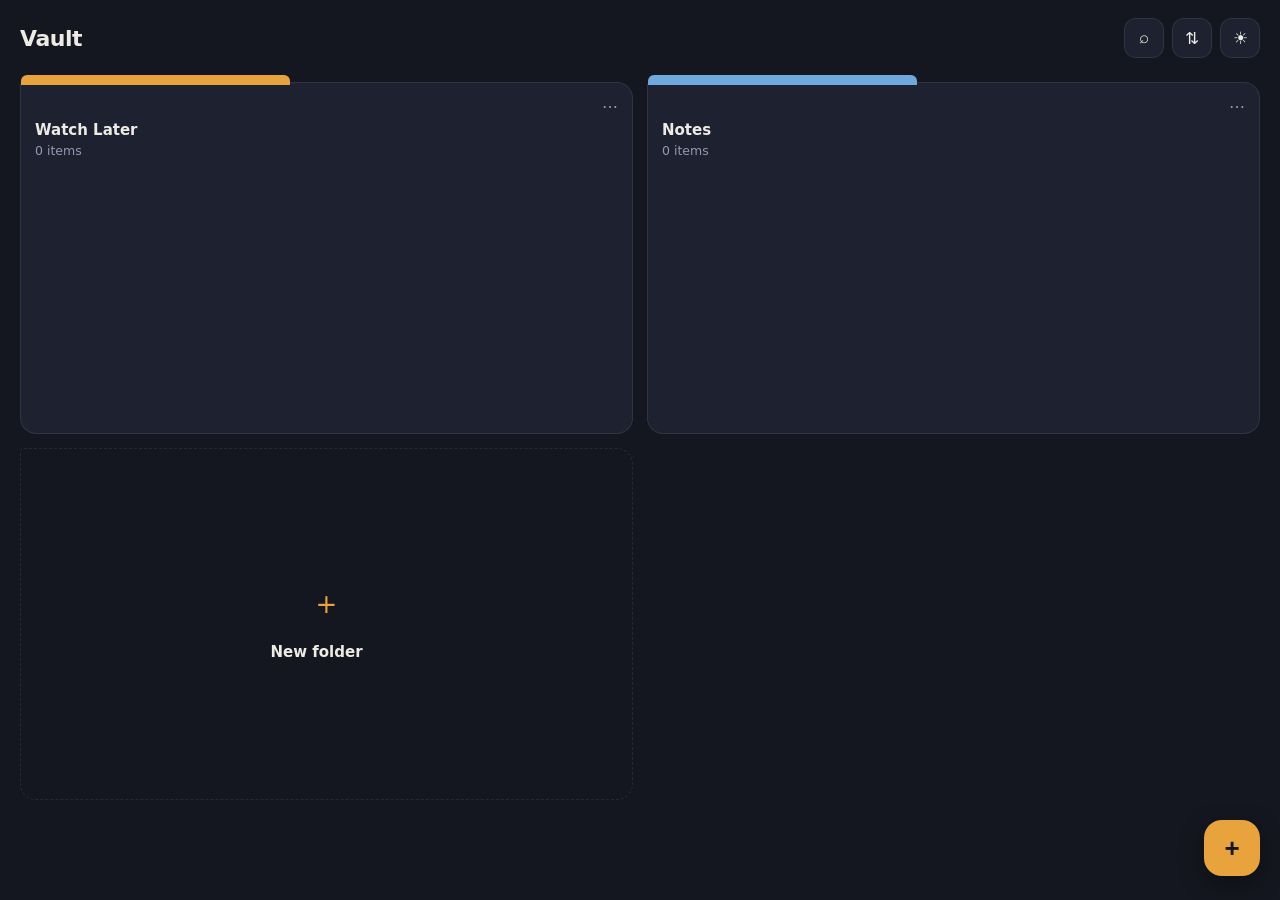
==== index.html @ fdff5981 "Add files via upload" ====
<!DOCTYPE html>
<html lang="en" data-theme="dark">
<head>
<meta charset="UTF-8">
<meta name="viewport" content="width=device-width, initial-scale=1, maximum-scale=1, viewport-fit=cover">
<title>Vault</title>
<link rel="manifest" href="manifest.json">
<meta name="theme-color" content="#14171F">
<link rel="apple-touch-icon" href="icons/icon-192.png">
<link rel="icon" href="icons/icon-192.png">
<link rel="stylesheet" href="styles.css">
</head>
<body>
<div id="app">

  <!-- HOME -->
  <div class="screen active" id="screen-home">
    <div class="topbar">
      <h1>Vault</h1>
      <div style="display:flex; gap:8px;">
        <button class="icon-btn" id="searchOpen" title="Search">⌕</button>
        <button class="icon-btn" id="syncOpen" title="Sync">⇅</button>
        <button class="icon-btn" id="themeToggle" title="Theme">☀</button>
      </div>
    </div>
    <div id="folderGrid"></div>
    <button class="fab" id="fabAdd">+</button>
  </div>

  <!-- FEED -->
  <div class="screen" id="screen-feed">
    <div class="feed-header">
      <button class="icon-btn" id="backToHome">←</button>
      <h2 id="feedFolderName">Folder</h2>
      <span class="feed-progress" id="feedProgress"></span>
    </div>
    <div class="feed-viewport">
      <div class="feed-track" id="feedTrack"></div>
    </div>
    <button class="fab" id="feedFabAdd">+</button>
  </div>

</div>

<!-- ADD SHEET -->
<div class="sheet" id="addSheet">
  <div class="sheet-inner">
    <div class="sheet-header">
      <h3>Save to Vault</h3>
      <button class="icon-btn" id="closeAddSheet">✕</button>
    </div>

    <label class="field-label">Folder</label>
    <select id="addFolderSelect"></select>

    <div class="add-tabs">
      <button class="add-tab active" data-tab="link" id="addTab-link">Link</button>
      <button class="add-tab" data-tab="note" id="addTab-note">Note</button>
      <button class="add-tab" data-tab="file" id="addTab-file">Screenshot / File</button>
      <button class="add-tab" data-tab="voice" id="addTab-voice">Voice</button>
    </div>

    <div class="add-pane active" id="addPane-link">
      <label class="field-label">Paste a link (YouTube, Instagram, Facebook, or any webpage)</label>
      <input type="url" id="addUrl" placeholder="https://...">
      <button class="btn-primary" id="submitLink">Save link</button>
    </div>

    <div class="add-pane" id="addPane-note">
      <label class="field-label">Write a note</label>
      <textarea id="addNote" placeholder="Type something..."></textarea>
      <button class="btn-primary" id="submitNote">Save note</button>
    </div>

    <div class="add-pane" id="addPane-file">
      <label class="field-label">Choose screenshots, photos, audio recordings, PDFs, Excel, Word, or HTML files (multi-select supported)</label>
      <input type="file" id="addFileInput" accept="image/*,audio/*,.pdf,.doc,.docx,.xls,.xlsx,.html,.htm" multiple>
      <input type="file" id="addCameraInput" accept="image/*" capture="environment" style="display:none;">
      <button class="btn-ghost" id="takePhotoBtn" style="width:100%; margin-top:10px;">📷 Take a photo</button>
      <button class="btn-primary" id="submitFile">Save file</button>
    </div>

    <div class="add-pane" id="addPane-voice">
      <label class="field-label">Record a voice memo</label>
      <div class="voice-recorder">
        <button class="btn-ghost" id="voiceRecordBtn" type="button">🎤 Start recording</button>
        <span class="muted" id="voiceTimer">00:00</span>
      </div>
      <audio id="voicePreview" controls style="width:100%; margin-top:12px; display:none;"></audio>
      <button class="btn-primary" id="submitVoice" style="display:none;">Save voice memo</button>
    </div>
  </div>
</div>

<!-- FOLDER MENU SHEET -->
<div class="sheet" id="folderMenuSheet">
  <div class="sheet-inner">
    <div class="sheet-header">
      <h3 id="folderMenuTitle">Folder</h3>
      <button class="icon-btn" id="closeFolderMenu">✕</button>
    </div>
    <button class="btn-ghost menu-row" id="folderMenuRename">✎ Rename</button>
    <button class="btn-ghost menu-row btn-danger" id="folderMenuDelete">🗑 Delete folder</button>
  </div>
</div>

<!-- SYNC / BACKUP SHEET -->
<div class="sheet" id="syncSheet">
  <div class="sheet-inner">
    <div class="sheet-header">
      <h3>Backup &amp; Sync</h3>
      <button class="icon-btn" id="closeSync">✕</button>
    </div>
    <label class="field-label">Server URL</label>
    <input type="url" id="syncServerUrl" placeholder="https://your-vault-backend.example.com">
    <label class="field-label">API key</label>
    <input type="text" id="syncApiKey" placeholder="Your VAULT_API_KEY">
    <button class="btn-primary" id="syncSave">Save &amp; sync now</button>
    <p class="muted" id="syncStatus" style="margin-top:12px;"></p>
  </div>
</div>

<!-- SEARCH SHEET -->
<div class="sheet" id="searchSheet">
  <div class="sheet-inner">
    <div class="sheet-header">
      <h3>Search</h3>
      <button class="icon-btn" id="closeSearch">✕</button>
    </div>
    <input type="text" id="searchInput" placeholder="Search titles, notes, links...">
    <div id="searchResults" style="margin-top:14px;"></div>
  </div>
</div>

<script src="db.js"></script>
<script src="sync.js"></script>
<script src="app.js"></script>
</body>
</html>
---- styles.css ----
:root[data-theme="dark"] {
  --bg: #14171F;
  --surface: #1E2230;
  --surface-2: #262B3D;
  --text: #EDEBE3;
  --text-muted: #9199B0;
  --accent: #E8A33D;
  --border: rgba(255,255,255,0.08);
  --shadow: 0 8px 24px rgba(0,0,0,0.35);
}
:root[data-theme="light"] {
  --bg: #F7F5F0;
  --surface: #FFFFFF;
  --surface-2: #F0EDE4;
  --text: #1E2230;
  --text-muted: #6B7080;
  --accent: #C77D1F;
  --border: rgba(30,34,48,0.08);
  --shadow: 0 8px 24px rgba(30,34,48,0.1);
}

* { box-sizing: border-box; }
html, body {
  margin: 0; padding: 0;
  background: var(--bg);
  color: var(--text);
  font-family: 'Inter', -apple-system, system-ui, Roboto, sans-serif;
  height: 100%;
  overflow: hidden;
}
#app { height: 100vh; display: flex; flex-direction: column; }

.topbar {
  display: flex; align-items: center; justify-content: space-between;
  padding: 18px 20px 8px;
  flex-shrink: 0;
}
.topbar h1 {
  font-size: 22px; font-weight: 700; letter-spacing: -0.02em; margin: 0;
}
.icon-btn {
  background: var(--surface); border: 1px solid var(--border);
  color: var(--text); width: 40px; height: 40px; border-radius: 12px;
  font-size: 17px; display: flex; align-items: center; justify-content: center;
  cursor: pointer;
}

.screen { display: none; flex: 1; min-height: 0; flex-direction: column; }
.screen.active { display: flex; }

/* ---- Home / folder grid ---- */
#folderGrid {
  flex: 1; overflow-y: auto;
  display: grid; grid-template-columns: 1fr 1fr; gap: 14px;
  padding: 16px 20px 100px;
}
.folder-card {
  background: var(--surface);
  border-radius: 4px 16px 16px 16px;
  position: relative;
  padding: 18px 14px 16px;
  min-height: 108px;
  border: 1px solid var(--border);
  cursor: pointer;
  transition: transform 0.15s ease;
}
.folder-card:active { transform: scale(0.97); }
.folder-tab {
  position: absolute; top: -8px; left: 0;
  width: 44%; height: 10px;
  background: var(--tab-color, var(--accent));
  border-radius: 6px 6px 0 0;
}
.folder-kebab {
  position: absolute; top: 10px; right: 8px;
  width: 28px; height: 28px; border-radius: 8px;
  background: transparent; border: none; color: var(--text-muted);
  font-size: 16px; line-height: 1; cursor: pointer; z-index: 2;
}
.folder-kebab:active { background: var(--surface-2); }
.folder-name { font-weight: 600; font-size: 15px; margin-top: 20px; padding-right: 20px; }
.folder-count { font-size: 12.5px; color: var(--text-muted); margin-top: 4px; }
.folder-card--add {
  display: flex; flex-direction: column; align-items: center; justify-content: center;
  border: 1.5px dashed var(--border); background: transparent;
}
.add-glyph { font-size: 26px; color: var(--accent); margin-bottom: 4px; }

.fab {
  position: fixed; bottom: 24px; right: 20px;
  width: 56px; height: 56px; border-radius: 18px;
  background: var(--accent); color: #14171F; border: none;
  font-size: 26px; font-weight: 700;
  box-shadow: var(--shadow);
  cursor: pointer;
  z-index: 20;
}

/* ---- Feed screen ---- */
.feed-header {
  display: flex; align-items: center; gap: 10px;
  padding: 14px 16px 4px;
}
.feed-header h2 { font-size: 17px; margin: 0; flex: 1; }
.feed-progress { font-size: 12.5px; color: var(--text-muted); }

.feed-viewport { flex: 1; overflow: hidden; position: relative; }
.feed-track {
  display: flex; height: 100%; will-change: transform;
}
.feed-card {
  min-width: 100%; height: 100%;
  display: flex; flex-direction: column;
  padding: 12px 20px 20px;
}
.feed-media-wrap {
  flex: 1; display: flex; flex-direction: column; justify-content: center;
  min-height: 0;
}
.feed-media { width: 100%; max-height: 100%; object-fit: contain; border-radius: 16px; }
.feed-note {
  background: var(--surface); border-radius: 16px; padding: 24px;
  font-size: 17px; line-height: 1.5; white-space: pre-wrap;
  max-height: 100%; overflow-y: auto;
}
.feed-link {
  background: var(--surface); border-radius: 16px; padding: 24px;
  border-top: 4px solid var(--src-color, var(--accent));
}
.src-badge { font-size: 12.5px; color: var(--src-color, var(--accent)); font-weight: 700; margin-bottom: 10px; }
.link-thumb { width: 100%; border-radius: 10px; margin-bottom: 12px; display: block; }
.link-title { font-size: 18px; font-weight: 600; margin-bottom: 8px; }
.link-url { font-size: 13px; color: var(--text-muted); word-break: break-all; }
.feed-file, .feed-voice {
  background: var(--surface); border-radius: 16px; padding: 32px;
  display: flex; flex-direction: column; align-items: center; text-align: center; gap: 10px;
}
.file-glyph { font-size: 48px; }
.file-name { font-weight: 600; }

.feed-actions { display: flex; gap: 10px; padding-top: 14px; flex-shrink: 0; }
.btn-primary, .btn-ghost {
  flex: 1; padding: 13px; border-radius: 12px; font-size: 14.5px; font-weight: 600;
  border: none; cursor: pointer;
}
.btn-primary { background: var(--accent); color: #14171F; }
.btn-ghost { background: var(--surface); color: var(--text); border: 1px solid var(--border); }
.btn-danger { color: #E07F7F; }
.menu-row {
  width: 100%; text-align: left; padding: 14px; margin-bottom: 8px;
  display: flex; align-items: center; gap: 10px; font-size: 15px;
}

.feed-empty {
  flex: 1; display: flex; flex-direction: column; align-items: center; justify-content: center;
  text-align: center; color: var(--text-muted); gap: 6px; padding: 40px;
}
.feed-empty-glyph { font-size: 40px; margin-bottom: 8px; }
.muted { color: var(--text-muted); font-size: 13.5px; }

.feed-nav { display: none; }

/* ---- Bottom sheets ---- */
.sheet {
  position: fixed; inset: 0; background: rgba(0,0,0,0.5);
  display: flex; align-items: flex-end; z-index: 30;
  opacity: 0; pointer-events: none; transition: opacity 0.2s ease;
}
.sheet.open { opacity: 1; pointer-events: auto; }
.sheet-inner {
  background: var(--bg); width: 100%; border-radius: 20px 20px 0 0;
  padding: 20px 20px calc(20px + env(safe-area-inset-bottom));
  max-height: 82vh; overflow-y: auto;
  transform: translateY(12px);
  transition: transform 0.2s ease;
}
.sheet.open .sheet-inner { transform: translateY(0); }
.sheet-header { display: flex; justify-content: space-between; align-items: center; margin-bottom: 14px; }
.sheet-header h3 { margin: 0; font-size: 17px; }

.add-tabs { display: flex; gap: 8px; margin-bottom: 16px; }
.add-tab {
  flex: 1; padding: 10px; border-radius: 10px; border: 1px solid var(--border);
  background: var(--surface); color: var(--text-muted); font-size: 13.5px; font-weight: 600;
  cursor: pointer;
}
.add-tab.active { background: var(--accent); color: #14171F; border-color: var(--accent); }
.add-pane { display: none; }
.add-pane.active { display: block; }

label.field-label { display: block; font-size: 12.5px; color: var(--text-muted); margin: 12px 0 6px; }
input[type="text"], input[type="url"], textarea, select {
  width: 100%; background: var(--surface); border: 1px solid var(--border);
  color: var(--text); border-radius: 10px; padding: 12px; font-size: 15px;
  font-family: inherit;
}
textarea { min-height: 90px; resize: vertical; }
input[type="file"] { width: 100%; color: var(--text-muted); font-size: 13px; }

.sheet .btn-primary { width: 100%; margin-top: 16px; }
.voice-recorder { display: flex; align-items: center; gap: 14px; }
.voice-recorder .btn-ghost { flex-shrink: 0; }
#voiceRecordBtn.recording { background: #E07F7F; color: #14171F; border-color: #E07F7F; }

/* ---- Search ---- */
.search-row {
  padding: 12px 4px; border-bottom: 1px solid var(--border); cursor: pointer;
}
.search-row-title { font-size: 14.5px; font-weight: 600; }
.search-row-meta { font-size: 12px; color: var(--text-muted); margin-top: 2px; }
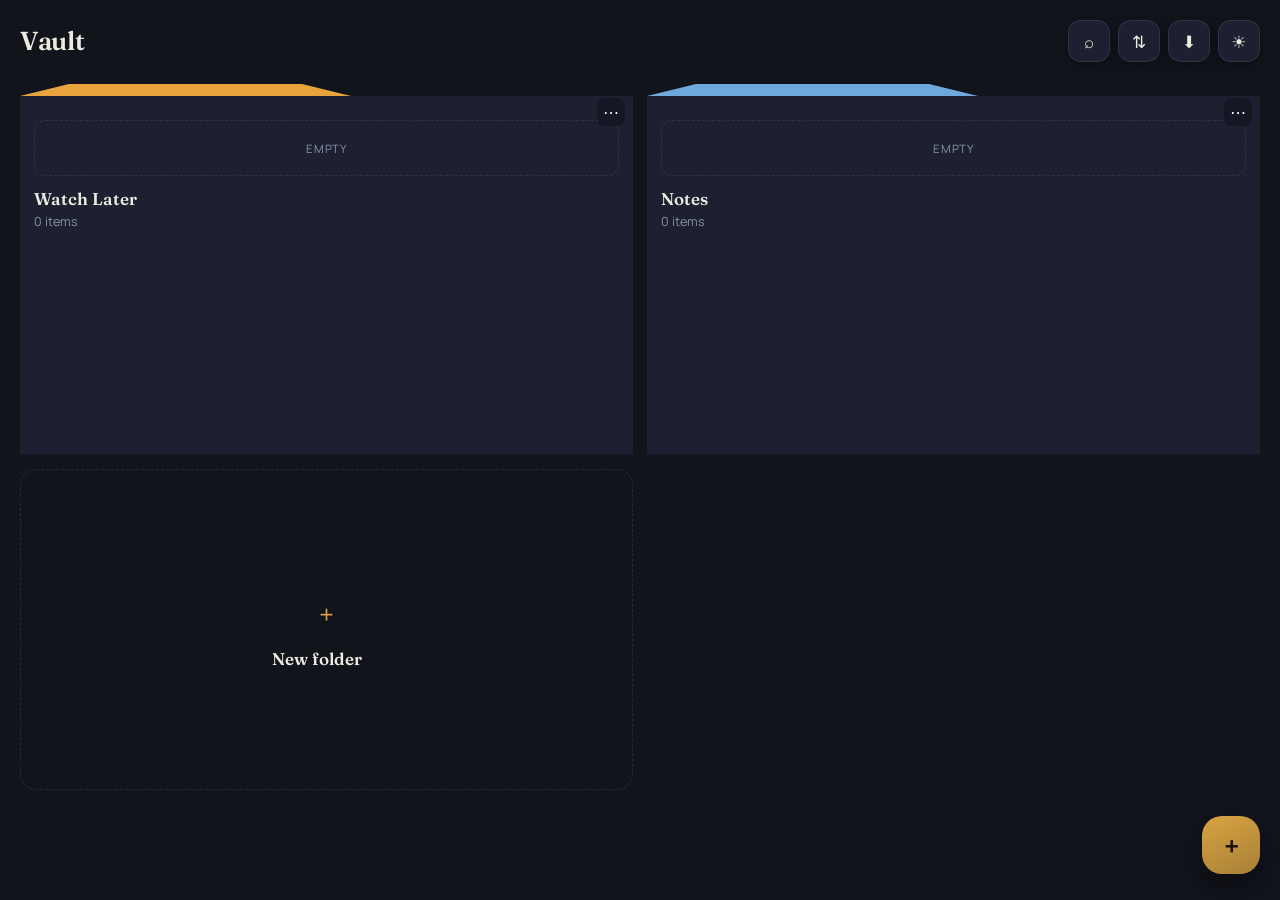
==== commit 67d7ec9d: "Add files via upload" ====
--- a/index.html
+++ b/index.html
@@ -8,6 +8,9 @@
 <meta name="theme-color" content="#14171F">
 <link rel="apple-touch-icon" href="icons/icon-192.png">
 <link rel="icon" href="icons/icon-192.png">
+<link rel="preconnect" href="https://fonts.googleapis.com">
+<link rel="preconnect" href="https://fonts.gstatic.com" crossorigin>
+<link href="https://fonts.googleapis.com/css2?family=Fraunces:opsz,wght@9..144,500;9..144,600;9..144,700&family=Manrope:wght@400;500;600;700;800&display=swap" rel="stylesheet">
 <link rel="stylesheet" href="styles.css">
 </head>
 <body>
@@ -20,6 +23,7 @@
       <div style="display:flex; gap:8px;">
         <button class="icon-btn" id="searchOpen" title="Search">⌕</button>
         <button class="icon-btn" id="syncOpen" title="Sync">⇅</button>
+        <button class="icon-btn" id="exportOpen" title="Backup">⬇</button>
         <button class="icon-btn" id="themeToggle" title="Theme">☀</button>
       </div>
     </div>
@@ -33,10 +37,12 @@
       <button class="icon-btn" id="backToHome">←</button>
       <h2 id="feedFolderName">Folder</h2>
       <span class="feed-progress" id="feedProgress"></span>
+      <button class="icon-btn view-toggle-btn" id="feedViewToggle" title="Toggle view">☰</button>
     </div>
-    <div class="feed-viewport">
+    <div class="feed-viewport" id="feedViewport">
       <div class="feed-track" id="feedTrack"></div>
     </div>
+    <div class="feed-list" id="feedList"></div>
     <button class="fab" id="feedFabAdd">+</button>
   </div>
 
@@ -73,8 +79,8 @@
     </div>
 
     <div class="add-pane" id="addPane-file">
-      <label class="field-label">Choose screenshots, photos, audio recordings, PDFs, Excel, Word, or HTML files (multi-select supported)</label>
-      <input type="file" id="addFileInput" accept="image/*,audio/*,.pdf,.doc,.docx,.xls,.xlsx,.html,.htm" multiple>
+      <label class="field-label">Choose any file — photos, PDFs, Word, Excel, text, or anything else (multi-select supported)</label>
+      <input type="file" id="addFileInput" accept="*/*" multiple>
       <input type="file" id="addCameraInput" accept="image/*" capture="environment" style="display:none;">
       <button class="btn-ghost" id="takePhotoBtn" style="width:100%; margin-top:10px;">📷 Take a photo</button>
       <button class="btn-primary" id="submitFile">Save file</button>
@@ -120,6 +126,49 @@
   </div>
 </div>
 
+<!-- BACKUP / EXPORT / IMPORT SHEET -->
+<div class="sheet" id="exportSheet">
+  <div class="sheet-inner">
+    <div class="sheet-header">
+      <h3>Backup your data</h3>
+      <button class="icon-btn" id="closeExport">✕</button>
+    </div>
+    <p class="muted" style="margin-bottom:16px;">Everything in Vault lives only on this phone. Download a backup file before uninstalling, switching phones, or clearing app data — you can restore from it any time.</p>
+    <button class="btn-primary" id="exportDataBtn" style="width:100%;">Download backup (.json)</button>
+    <label class="field-label" style="margin-top:20px;">Restore from a backup file</label>
+    <input type="file" id="importFileInput" accept="application/json,.json">
+    <button class="btn-ghost" id="importDataBtn" style="width:100%; margin-top:10px;">Restore from file</button>
+    <p class="muted" id="exportStatus" style="margin-top:12px;"></p>
+  </div>
+</div>
+
+<!-- FILE VIEWER SHEET -->
+<div class="sheet" id="viewerSheet">
+  <div class="sheet-inner">
+    <div class="sheet-header">
+      <h3 id="viewerTitle">File</h3>
+      <button class="icon-btn" id="closeViewer">✕</button>
+    </div>
+    <div class="viewer-body" id="viewerBody"></div>
+    <button class="btn-ghost" id="viewerOpenExternal" style="width:100%; margin-top:14px;">Open with another app</button>
+  </div>
+</div>
+
+<!-- QUICK SAVE SHEET (for incoming shares — tap a folder to save immediately) -->
+<div class="sheet" id="quickSaveSheet">
+  <div class="sheet-inner">
+    <div class="sheet-header">
+      <h3>Save to Vault</h3>
+      <button class="icon-btn" id="closeQuickSave">✕</button>
+    </div>
+    <p class="muted" id="quickSavePreview" style="margin-bottom:14px;"></p>
+    <label class="field-label">Tap a folder to save</label>
+    <div id="quickSaveFolderList"></div>
+  </div>
+</div>
+
+<div id="toast" class="toast"></div>
+
 <!-- SEARCH SHEET -->
 <div class="sheet" id="searchSheet">
   <div class="sheet-inner">
--- a/styles.css
+++ b/styles.css
@@ -1,49 +1,66 @@
 :root[data-theme="dark"] {
-  --bg: #14171F;
-  --surface: #1E2230;
-  --surface-2: #262B3D;
-  --text: #EDEBE3;
-  --text-muted: #9199B0;
-  --accent: #E8A33D;
-  --border: rgba(255,255,255,0.08);
-  --shadow: 0 8px 24px rgba(0,0,0,0.35);
+  --bg: #12141C;
+  --surface: #1C2030;
+  --surface-2: #262B40;
+  --text: #EDEAE0;
+  --text-muted: #8B92AA;
+  --accent: #D9A441;
+  --accent-ink: #1A1200;
+  --accent-2: #5FA88C;
+  --danger: #E0796F;
+  --border: rgba(255,255,255,0.09);
+  --shadow: 0 12px 32px rgba(0,0,0,0.45);
+  --shadow-sm: 0 4px 14px rgba(0,0,0,0.3);
 }
 :root[data-theme="light"] {
-  --bg: #F7F5F0;
+  --bg: #EAE5DA;
   --surface: #FFFFFF;
-  --surface-2: #F0EDE4;
-  --text: #1E2230;
-  --text-muted: #6B7080;
-  --accent: #C77D1F;
-  --border: rgba(30,34,48,0.08);
-  --shadow: 0 8px 24px rgba(30,34,48,0.1);
-}
-
-* { box-sizing: border-box; }
+  --surface-2: #E4DECF;
+  --text: #23262F;
+  --text-muted: #6E7180;
+  --accent: #B9812A;
+  --accent-ink: #FFF8EA;
+  --accent-2: #3F8F73;
+  --danger: #C0574C;
+  --border: rgba(35,38,47,0.1);
+  --shadow: 0 12px 32px rgba(35,38,47,0.14);
+  --shadow-sm: 0 4px 14px rgba(35,38,47,0.08);
+}
+
+* { box-sizing: border-box; -webkit-tap-highlight-color: transparent; }
 html, body {
   margin: 0; padding: 0;
   background: var(--bg);
   color: var(--text);
-  font-family: 'Inter', -apple-system, system-ui, Roboto, sans-serif;
+  font-family: 'Manrope', -apple-system, system-ui, Roboto, sans-serif;
   height: 100%;
   overflow: hidden;
 }
+h1, h2, h3, .display {
+  font-family: 'Fraunces', Georgia, serif;
+  font-optical-sizing: auto;
+}
+button, input, textarea, select { font-family: inherit; }
+:focus-visible { outline: 2px solid var(--accent); outline-offset: 2px; }
+
 #app { height: 100vh; display: flex; flex-direction: column; }
 
 .topbar {
   display: flex; align-items: center; justify-content: space-between;
-  padding: 18px 20px 8px;
+  padding: 20px 20px 10px;
   flex-shrink: 0;
 }
 .topbar h1 {
-  font-size: 22px; font-weight: 700; letter-spacing: -0.02em; margin: 0;
+  font-size: 26px; font-weight: 600; letter-spacing: -0.01em; margin: 0;
 }
 .icon-btn {
   background: var(--surface); border: 1px solid var(--border);
-  color: var(--text); width: 40px; height: 40px; border-radius: 12px;
+  color: var(--text); width: 42px; height: 42px; border-radius: 13px;
   font-size: 17px; display: flex; align-items: center; justify-content: center;
-  cursor: pointer;
-}
+  cursor: pointer; box-shadow: var(--shadow-sm);
+  transition: transform 0.12s ease, background 0.12s ease;
+}
+.icon-btn:active { transform: scale(0.92); background: var(--surface-2); }
 
 .screen { display: none; flex: 1; min-height: 0; flex-direction: column; }
 .screen.active { display: flex; }
@@ -52,57 +69,78 @@
 #folderGrid {
   flex: 1; overflow-y: auto;
   display: grid; grid-template-columns: 1fr 1fr; gap: 14px;
-  padding: 16px 20px 100px;
+  padding: 12px 20px 110px;
 }
 .folder-card {
   background: var(--surface);
-  border-radius: 4px 16px 16px 16px;
+  clip-path: polygon(0% 12px, 8% 0%, 46% 0%, 54% 12px, 100% 12px, 100% 100%, 0% 100%);
   position: relative;
-  padding: 18px 14px 16px;
-  min-height: 108px;
-  border: 1px solid var(--border);
+  padding: 22px 14px 16px;
+  min-height: 112px;
+  box-shadow: var(--shadow-sm);
   cursor: pointer;
-  transition: transform 0.15s ease;
-}
-.folder-card:active { transform: scale(0.97); }
+  transition: transform 0.15s ease, box-shadow 0.15s ease;
+}
+.folder-card:active { transform: scale(0.97) translateY(1px); box-shadow: none; }
 .folder-tab {
-  position: absolute; top: -8px; left: 0;
-  width: 44%; height: 10px;
+  position: absolute; top: 0; left: 0;
+  width: 54%; height: 12px;
   background: var(--tab-color, var(--accent));
-  border-radius: 6px 6px 0 0;
 }
 .folder-kebab {
-  position: absolute; top: 10px; right: 8px;
+  position: absolute; top: 14px; right: 8px;
   width: 28px; height: 28px; border-radius: 8px;
-  background: transparent; border: none; color: var(--text-muted);
+  background: rgba(0,0,0,0.25); backdrop-filter: blur(4px);
+  border: none; color: #fff;
   font-size: 16px; line-height: 1; cursor: pointer; z-index: 2;
 }
-.folder-kebab:active { background: var(--surface-2); }
-.folder-name { font-weight: 600; font-size: 15px; margin-top: 20px; padding-right: 20px; }
+.folder-kebab:active { background: rgba(0,0,0,0.4); }
+.folder-name { font-family: 'Fraunces', Georgia, serif; font-weight: 600; font-size: 17px; margin-top: 12px; padding-right: 20px; }
 .folder-count { font-size: 12.5px; color: var(--text-muted); margin-top: 4px; }
 .folder-card--add {
   display: flex; flex-direction: column; align-items: center; justify-content: center;
-  border: 1.5px dashed var(--border); background: transparent;
+  border: 1.5px dashed var(--border); background: transparent; box-shadow: none;
+  clip-path: none; border-radius: 16px;
 }
 .add-glyph { font-size: 26px; color: var(--accent); margin-bottom: 4px; }
 
+.folder-cover {
+  display: flex; gap: 6px; margin-top: 14px; height: 56px;
+}
+.cover-chip {
+  flex: 1; border-radius: 11px; overflow: hidden; background: var(--surface-2);
+  display: flex; align-items: center; justify-content: center; font-size: 22px;
+  min-width: 0;
+}
+.cover-chip img { width: 100%; height: 100%; object-fit: cover; display: block; }
+.cover-chip--glyph { font-size: 24px; }
+.folder-cover--empty {
+  height: 56px; margin-top: 14px; border-radius: 11px;
+  border: 1px dashed var(--border); display: flex; align-items: center; justify-content: center;
+}
+.folder-cover--empty span { font-size: 11.5px; color: var(--text-muted); text-transform: uppercase; letter-spacing: 0.08em; }
+
 .fab {
-  position: fixed; bottom: 24px; right: 20px;
-  width: 56px; height: 56px; border-radius: 18px;
-  background: var(--accent); color: #14171F; border: none;
-  font-size: 26px; font-weight: 700;
+  position: fixed; bottom: 26px; right: 20px;
+  width: 58px; height: 58px; border-radius: 20px;
+  background: linear-gradient(155deg, var(--accent), color-mix(in srgb, var(--accent) 75%, #ffffff 0%));
+  color: var(--accent-ink); border: none;
+  font-size: 27px; font-weight: 700;
   box-shadow: var(--shadow);
   cursor: pointer;
   z-index: 20;
-}
+  transition: transform 0.12s ease;
+}
+.fab:active { transform: scale(0.92); }
 
 /* ---- Feed screen ---- */
 .feed-header {
   display: flex; align-items: center; gap: 10px;
-  padding: 14px 16px 4px;
-}
-.feed-header h2 { font-size: 17px; margin: 0; flex: 1; }
+  padding: 16px 16px 6px;
+}
+.feed-header h2 { font-size: 18px; font-weight: 600; margin: 0; flex: 1; }
 .feed-progress { font-size: 12.5px; color: var(--text-muted); }
+.view-toggle-btn { font-size: 16px; }
 
 .feed-viewport { flex: 1; overflow: hidden; position: relative; }
 .feed-track {
@@ -111,41 +149,46 @@
 .feed-card {
   min-width: 100%; height: 100%;
   display: flex; flex-direction: column;
+  overflow-y: auto;
   padding: 12px 20px 20px;
 }
 .feed-media-wrap {
   flex: 1; display: flex; flex-direction: column; justify-content: center;
   min-height: 0;
 }
-.feed-media { width: 100%; max-height: 100%; object-fit: contain; border-radius: 16px; }
+.feed-media { width: 100%; max-height: 100%; object-fit: contain; border-radius: 18px; box-shadow: var(--shadow-sm); }
 .feed-note {
-  background: var(--surface); border-radius: 16px; padding: 24px;
-  font-size: 17px; line-height: 1.5; white-space: pre-wrap;
+  background: var(--surface); border-radius: 18px; padding: 24px; box-shadow: var(--shadow-sm);
+  font-size: 17px; line-height: 1.55; white-space: pre-wrap;
   max-height: 100%; overflow-y: auto;
 }
 .feed-link {
-  background: var(--surface); border-radius: 16px; padding: 24px;
+  background: var(--surface); border-radius: 18px; padding: 22px; box-shadow: var(--shadow-sm);
   border-top: 4px solid var(--src-color, var(--accent));
-}
-.src-badge { font-size: 12.5px; color: var(--src-color, var(--accent)); font-weight: 700; margin-bottom: 10px; }
-.link-thumb { width: 100%; border-radius: 10px; margin-bottom: 12px; display: block; }
-.link-title { font-size: 18px; font-weight: 600; margin-bottom: 8px; }
+  cursor: pointer;
+}
+.src-badge { font-size: 12.5px; color: var(--src-color, var(--accent)); font-weight: 700; margin-bottom: 10px; letter-spacing: 0.02em; }
+.link-thumb { width: 100%; border-radius: 12px; margin-bottom: 12px; display: block; }
+.link-title { font-family: 'Fraunces', Georgia, serif; font-size: 19px; font-weight: 600; margin-bottom: 8px; line-height: 1.3; }
 .link-url { font-size: 13px; color: var(--text-muted); word-break: break-all; }
 .feed-file, .feed-voice {
-  background: var(--surface); border-radius: 16px; padding: 32px;
+  background: var(--surface); border-radius: 18px; padding: 32px; box-shadow: var(--shadow-sm);
   display: flex; flex-direction: column; align-items: center; text-align: center; gap: 10px;
+  cursor: pointer;
 }
 .file-glyph { font-size: 48px; }
 .file-name { font-weight: 600; }
-
-.feed-actions { display: flex; gap: 10px; padding-top: 14px; flex-shrink: 0; }
+.file-view-hint { font-size: 12px; color: var(--text-muted); }
+
+.feed-actions { display: flex; gap: 10px; padding-top: 14px; flex-shrink: 0; flex-wrap: wrap; }
 .btn-primary, .btn-ghost {
-  flex: 1; padding: 13px; border-radius: 12px; font-size: 14.5px; font-weight: 600;
-  border: none; cursor: pointer;
-}
-.btn-primary { background: var(--accent); color: #14171F; }
+  flex: 1; min-width: 100px; padding: 13px; border-radius: 13px; font-size: 14.5px; font-weight: 700;
+  border: none; cursor: pointer; transition: transform 0.1s ease;
+}
+.btn-primary:active, .btn-ghost:active { transform: scale(0.97); }
+.btn-primary { background: var(--accent); color: var(--accent-ink); box-shadow: var(--shadow-sm); }
 .btn-ghost { background: var(--surface); color: var(--text); border: 1px solid var(--border); }
-.btn-danger { color: #E07F7F; }
+.btn-danger { color: var(--danger); }
 .menu-row {
   width: 100%; text-align: left; padding: 14px; margin-bottom: 8px;
   display: flex; align-items: center; gap: 10px; font-size: 15px;
@@ -158,40 +201,65 @@
 .feed-empty-glyph { font-size: 40px; margin-bottom: 8px; }
 .muted { color: var(--text-muted); font-size: 13.5px; }
 
+/* ---- Folder list view (thumbnails, for scanning a large folder) ---- */
+.feed-list {
+  flex: 1; overflow-y: auto; display: none;
+  padding: 4px 16px 110px;
+}
+.feed-list.active { display: block; }
+.feed-viewport.hidden { display: none; }
+.list-row {
+  display: flex; align-items: center; gap: 14px;
+  padding: 10px; border-radius: 16px;
+  cursor: pointer; transition: background 0.1s ease, transform 0.1s ease;
+  background: var(--surface); box-shadow: var(--shadow-sm);
+  margin-bottom: 10px;
+}
+.list-row:active { transform: scale(0.98); }
+.list-thumb {
+  width: 76px; height: 76px; border-radius: 14px; flex-shrink: 0;
+  object-fit: cover; background: var(--surface-2);
+  display: flex; align-items: center; justify-content: center; font-size: 28px;
+}
+.list-row-title { font-family: 'Fraunces', Georgia, serif; font-size: 16px; font-weight: 600; overflow: hidden; text-overflow: ellipsis; display: -webkit-box; -webkit-line-clamp: 2; -webkit-box-orient: vertical; line-height: 1.3; }
+.list-row-sub { font-size: 12.5px; color: var(--text-muted); margin-top: 4px; overflow: hidden; text-overflow: ellipsis; white-space: nowrap; }
+.list-row-text { min-width: 0; flex: 1; }
+
 .feed-nav { display: none; }
 
 /* ---- Bottom sheets ---- */
 .sheet {
-  position: fixed; inset: 0; background: rgba(0,0,0,0.5);
+  position: fixed; inset: 0; background: rgba(10,10,14,0.55);
   display: flex; align-items: flex-end; z-index: 30;
   opacity: 0; pointer-events: none; transition: opacity 0.2s ease;
 }
 .sheet.open { opacity: 1; pointer-events: auto; }
 .sheet-inner {
-  background: var(--bg); width: 100%; border-radius: 20px 20px 0 0;
-  padding: 20px 20px calc(20px + env(safe-area-inset-bottom));
-  max-height: 82vh; overflow-y: auto;
-  transform: translateY(12px);
-  transition: transform 0.2s ease;
+  background: var(--bg); width: 100%; border-radius: 24px 24px 0 0;
+  padding: 22px 20px calc(20px + env(safe-area-inset-bottom));
+  max-height: 85vh; overflow-y: auto;
+  transform: translateY(16px);
+  transition: transform 0.22s cubic-bezier(0.2, 0.8, 0.3, 1);
+  box-shadow: 0 -12px 32px rgba(0,0,0,0.25);
 }
 .sheet.open .sheet-inner { transform: translateY(0); }
-.sheet-header { display: flex; justify-content: space-between; align-items: center; margin-bottom: 14px; }
-.sheet-header h3 { margin: 0; font-size: 17px; }
-
-.add-tabs { display: flex; gap: 8px; margin-bottom: 16px; }
+.sheet-header { display: flex; justify-content: space-between; align-items: center; margin-bottom: 16px; }
+.sheet-header h3 { margin: 0; font-size: 19px; font-weight: 600; }
+
+.add-tabs { display: flex; gap: 8px; margin-bottom: 16px; flex-wrap: wrap; }
 .add-tab {
-  flex: 1; padding: 10px; border-radius: 10px; border: 1px solid var(--border);
-  background: var(--surface); color: var(--text-muted); font-size: 13.5px; font-weight: 600;
-  cursor: pointer;
-}
-.add-tab.active { background: var(--accent); color: #14171F; border-color: var(--accent); }
+  flex: 1; min-width: 70px; padding: 10px; border-radius: 11px; border: 1px solid var(--border);
+  background: var(--surface); color: var(--text-muted); font-size: 13.5px; font-weight: 700;
+  cursor: pointer; transition: background 0.12s ease, color 0.12s ease;
+}
+.add-tab.active { background: var(--accent); color: var(--accent-ink); border-color: var(--accent); }
 .add-pane { display: none; }
 .add-pane.active { display: block; }
 
-label.field-label { display: block; font-size: 12.5px; color: var(--text-muted); margin: 12px 0 6px; }
+label.field-label { display: block; font-size: 12.5px; color: var(--text-muted); margin: 12px 0 6px; font-weight: 600; }
 input[type="text"], input[type="url"], textarea, select {
   width: 100%; background: var(--surface); border: 1px solid var(--border);
-  color: var(--text); border-radius: 10px; padding: 12px; font-size: 15px;
+  color: var(--text); border-radius: 12px; padding: 13px; font-size: 15px;
   font-family: inherit;
 }
 textarea { min-height: 90px; resize: vertical; }
@@ -200,11 +268,52 @@
 .sheet .btn-primary { width: 100%; margin-top: 16px; }
 .voice-recorder { display: flex; align-items: center; gap: 14px; }
 .voice-recorder .btn-ghost { flex-shrink: 0; }
-#voiceRecordBtn.recording { background: #E07F7F; color: #14171F; border-color: #E07F7F; }
+#voiceRecordBtn.recording { background: var(--danger); color: var(--accent-ink); border-color: var(--danger); }
 
 /* ---- Search ---- */
 .search-row {
-  padding: 12px 4px; border-bottom: 1px solid var(--border); cursor: pointer;
-}
-.search-row-title { font-size: 14.5px; font-weight: 600; }
+  padding: 13px 6px; border-bottom: 1px solid var(--border); cursor: pointer; border-radius: 10px;
+}
+.search-row:active { background: var(--surface); }
+.search-row-title { font-size: 14.5px; font-weight: 700; }
 .search-row-meta { font-size: 12px; color: var(--text-muted); margin-top: 2px; }
+
+/* ---- Quick save (incoming share) ---- */
+.quick-folder-row {
+  display: flex; align-items: center; gap: 12px;
+  width: 100%; text-align: left; padding: 15px 12px; margin-bottom: 8px;
+  background: var(--surface); border: 1px solid var(--border); border-radius: 14px;
+  font-size: 15px; font-weight: 700; color: var(--text); cursor: pointer;
+  box-shadow: var(--shadow-sm); transition: transform 0.1s ease;
+}
+.quick-folder-row:active { transform: scale(0.98); }
+.quick-folder-dot { width: 13px; height: 13px; border-radius: 5px; flex-shrink: 0; }
+
+/* ---- File viewer ---- */
+.viewer-body {
+  max-height: 62vh; overflow-y: auto; border-radius: 14px;
+}
+.text-preview {
+  white-space: pre-wrap; word-break: break-word; font-family: 'SF Mono', Menlo, monospace;
+  font-size: 13px; background: var(--surface); border-radius: 14px; padding: 16px; line-height: 1.5;
+}
+.docx-preview {
+  background: var(--surface); border-radius: 14px; padding: 18px; font-size: 14.5px; line-height: 1.6;
+}
+.docx-preview img { max-width: 100%; }
+.xlsx-preview { background: var(--surface); border-radius: 14px; padding: 12px; overflow-x: auto; }
+.xlsx-preview table { border-collapse: collapse; font-size: 12.5px; }
+.xlsx-preview td, .xlsx-preview th { border: 1px solid var(--border); padding: 6px 10px; white-space: nowrap; }
+
+/* ---- Toast ---- */
+.toast {
+  position: fixed; left: 50%; bottom: 32px; transform: translateX(-50%) translateY(20px) scale(0.9);
+  background: var(--accent); color: var(--accent-ink); border: none;
+  padding: 13px 22px; border-radius: 14px; font-size: 14.5px; font-weight: 700;
+  box-shadow: var(--shadow); opacity: 0; pointer-events: none;
+  transition: opacity 0.25s cubic-bezier(0.2,0.8,0.3,1), transform 0.25s cubic-bezier(0.2,0.8,0.3,1);
+  z-index: 50; max-width: 85vw; text-align: center;
+  display: flex; align-items: center; gap: 8px;
+}
+.toast::before { content: '✓'; font-weight: 800; }
+.toast.show { opacity: 1; transform: translateX(-50%) translateY(0) scale(1); }
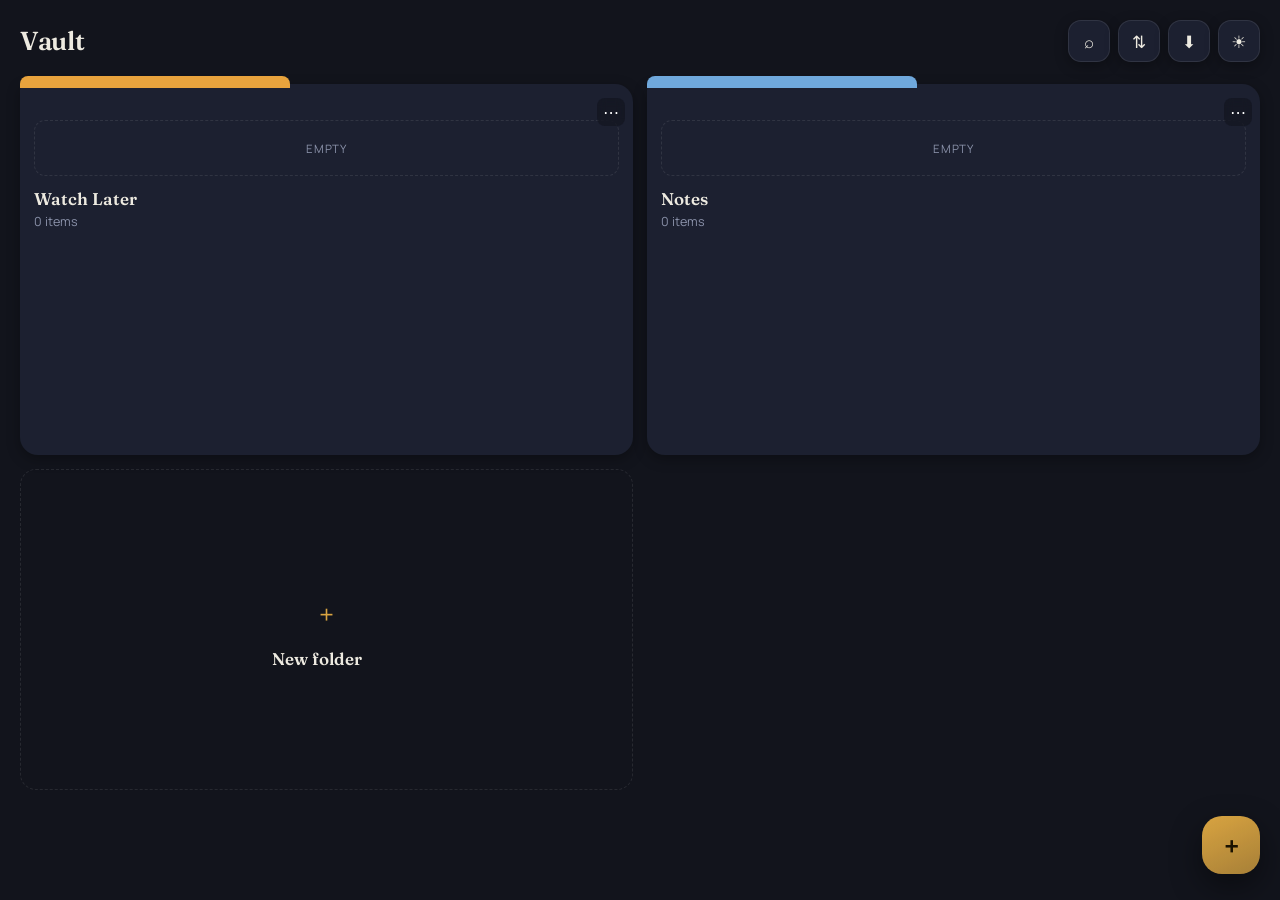
==== commit 8be5f051: "Add files via upload" ====
--- a/index.html
+++ b/index.html
@@ -37,12 +37,20 @@
       <button class="icon-btn" id="backToHome">←</button>
       <h2 id="feedFolderName">Folder</h2>
       <span class="feed-progress" id="feedProgress"></span>
+      <button class="icon-btn" id="selectModeToggle" title="Select items">☑</button>
       <button class="icon-btn view-toggle-btn" id="feedViewToggle" title="Toggle view">☰</button>
     </div>
     <div class="feed-viewport" id="feedViewport">
       <div class="feed-track" id="feedTrack"></div>
     </div>
     <div class="feed-list" id="feedList"></div>
+    <div class="bulk-bar" id="bulkBar">
+      <span id="bulkCount">0 selected</span>
+      <div style="display:flex; gap:8px;">
+        <button class="btn-ghost" id="bulkCancel">Cancel</button>
+        <button class="btn-primary btn-danger-fill" id="bulkDelete">Delete</button>
+      </div>
+    </div>
     <button class="fab" id="feedFabAdd">+</button>
   </div>
 
--- a/styles.css
+++ b/styles.css
@@ -73,7 +73,7 @@
 }
 .folder-card {
   background: var(--surface);
-  clip-path: polygon(0% 12px, 8% 0%, 46% 0%, 54% 12px, 100% 12px, 100% 100%, 0% 100%);
+  border-radius: 6px 18px 18px 18px;
   position: relative;
   padding: 22px 14px 16px;
   min-height: 112px;
@@ -83,8 +83,9 @@
 }
 .folder-card:active { transform: scale(0.97) translateY(1px); box-shadow: none; }
 .folder-tab {
-  position: absolute; top: 0; left: 0;
-  width: 54%; height: 12px;
+  position: absolute; top: -8px; left: 0;
+  width: 44%; height: 12px;
+  border-radius: 8px 8px 0 0;
   background: var(--tab-color, var(--accent));
 }
 .folder-kebab {
@@ -108,9 +109,8 @@
   display: flex; gap: 6px; margin-top: 14px; height: 56px;
 }
 .cover-chip {
-  flex: 1; border-radius: 11px; overflow: hidden; background: var(--surface-2);
+  width: 56px; height: 56px; flex-shrink: 0; border-radius: 11px; overflow: hidden; background: var(--surface-2);
   display: flex; align-items: center; justify-content: center; font-size: 22px;
-  min-width: 0;
 }
 .cover-chip img { width: 100%; height: 100%; object-fit: cover; display: block; }
 .cover-chip--glyph { font-size: 24px; }
@@ -150,7 +150,7 @@
   min-width: 100%; height: 100%;
   display: flex; flex-direction: column;
   overflow-y: auto;
-  padding: 12px 20px 20px;
+  padding: 12px 20px 100px;
 }
 .feed-media-wrap {
   flex: 1; display: flex; flex-direction: column; justify-content: center;
@@ -171,6 +171,8 @@
 .link-thumb { width: 100%; border-radius: 12px; margin-bottom: 12px; display: block; }
 .link-title { font-family: 'Fraunces', Georgia, serif; font-size: 19px; font-weight: 600; margin-bottom: 8px; line-height: 1.3; }
 .link-url { font-size: 13px; color: var(--text-muted); word-break: break-all; }
+.yt-embed-wrap { margin-bottom: 12px; border-radius: 12px; overflow: hidden; box-shadow: var(--shadow-sm); }
+.feed-link--video { cursor: default; }
 .feed-file, .feed-voice {
   background: var(--surface); border-radius: 18px; padding: 32px; box-shadow: var(--shadow-sm);
   display: flex; flex-direction: column; align-items: center; text-align: center; gap: 10px;
@@ -224,6 +226,22 @@
 .list-row-title { font-family: 'Fraunces', Georgia, serif; font-size: 16px; font-weight: 600; overflow: hidden; text-overflow: ellipsis; display: -webkit-box; -webkit-line-clamp: 2; -webkit-box-orient: vertical; line-height: 1.3; }
 .list-row-sub { font-size: 12.5px; color: var(--text-muted); margin-top: 4px; overflow: hidden; text-overflow: ellipsis; white-space: nowrap; }
 .list-row-text { min-width: 0; flex: 1; }
+.list-checkbox {
+  width: 24px; height: 24px; border-radius: 8px; flex-shrink: 0;
+  border: 2px solid var(--border); background: var(--surface);
+  display: flex; align-items: center; justify-content: center; font-size: 14px; color: transparent;
+}
+.list-row.selected .list-checkbox { background: var(--accent); border-color: var(--accent); color: var(--accent-ink); }
+.list-row.selected { outline: 2px solid var(--accent); }
+
+.bulk-bar {
+  position: fixed; left: 16px; right: 16px; bottom: 20px;
+  background: var(--surface); border-radius: 16px; padding: 14px 16px;
+  display: none; align-items: center; justify-content: space-between;
+  box-shadow: var(--shadow); z-index: 21; font-size: 14px; font-weight: 700;
+}
+.bulk-bar.active { display: flex; }
+.btn-danger-fill { background: var(--danger); color: #fff; }
 
 .feed-nav { display: none; }
 
